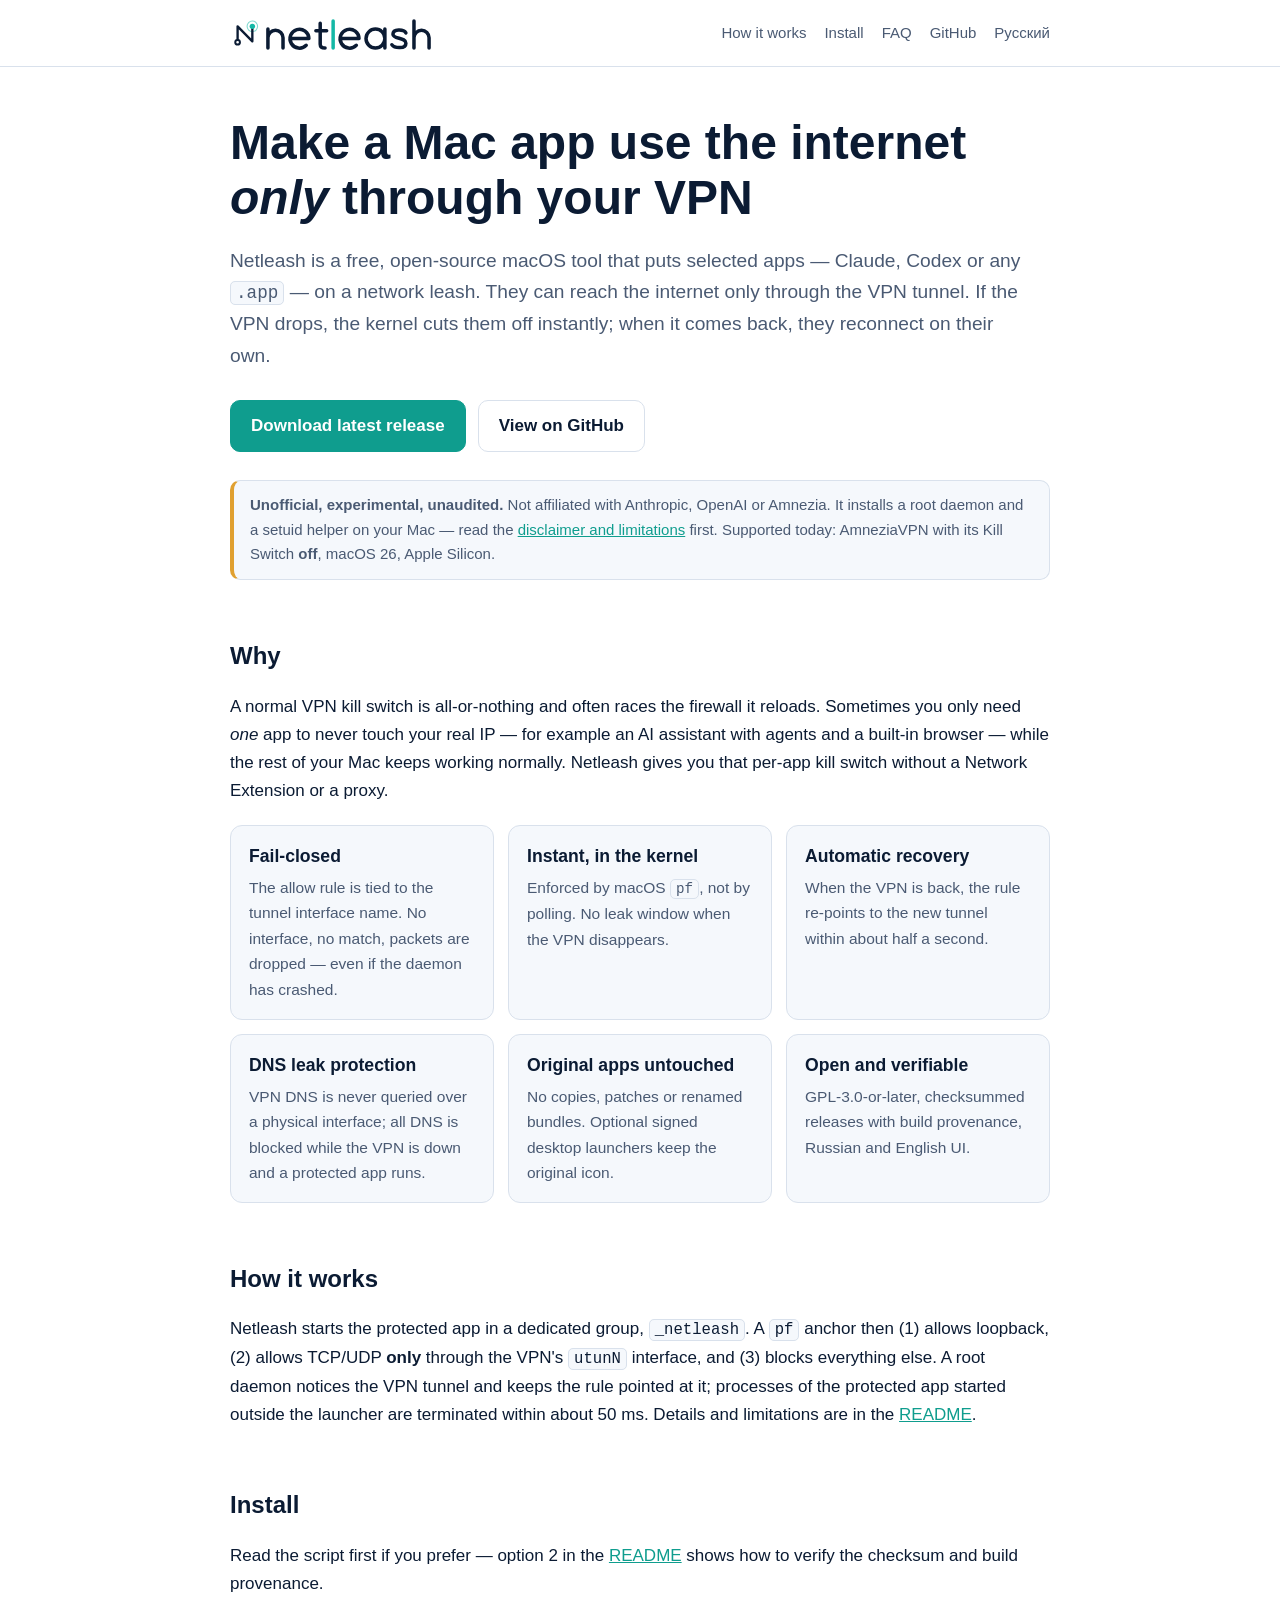
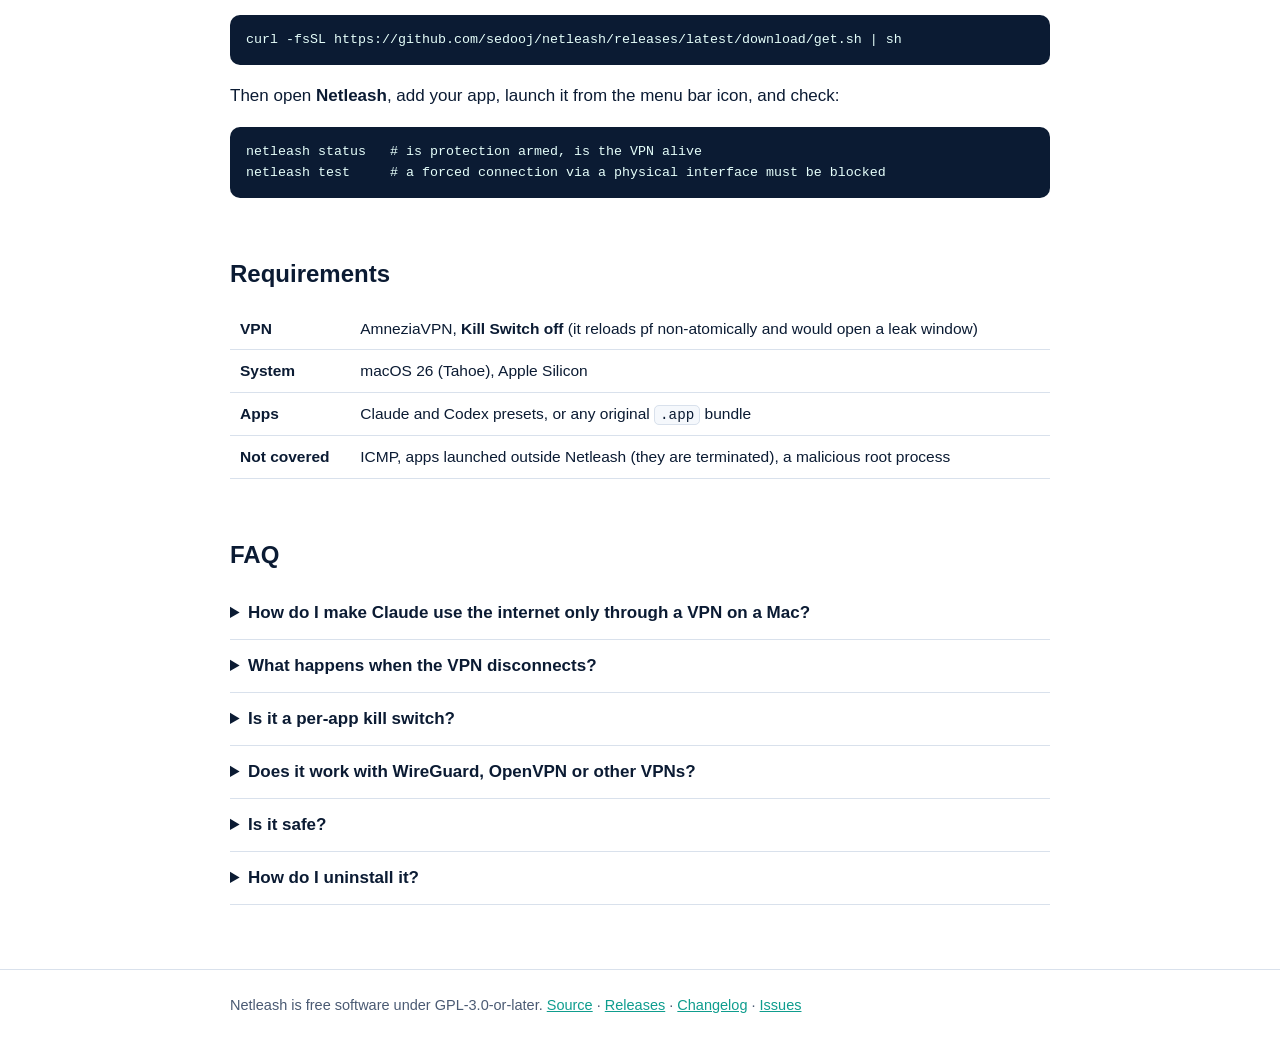
==== docs/index.html @ 1df9ae10 "Add GitHub Pages site (English and Russian) with SEO metadata" ====
<!doctype html>
<html lang="en">
<head>
<meta charset="utf-8">
<meta name="viewport" content="width=device-width,initial-scale=1">
<title>Netleash — make a Mac app use the network only through a VPN (kernel-level, fail-closed)</title>
<meta name="description" content="Netleash is a free open-source macOS tool that lets chosen apps, such as Claude or Codex, reach the internet only through your VPN. If the VPN drops, the app is cut off in the kernel (pf) instantly; when it returns, the network returns.">
<link rel="canonical" href="https://sedooj.github.io/netleash/">
<link rel="alternate" hreflang="en" href="https://sedooj.github.io/netleash/">
<link rel="alternate" hreflang="ru" href="https://sedooj.github.io/netleash/ru/">
<link rel="alternate" hreflang="x-default" href="https://sedooj.github.io/netleash/">
<link rel="icon" type="image/svg+xml" href="favicon.svg">
<meta property="og:type" content="website">
<meta property="og:title" content="Netleash — per-app VPN kill switch for macOS">
<meta property="og:description" content="Confine selected macOS apps to a VPN tunnel at the kernel level. Fail-closed, open source (GPL-3.0).">
<meta property="og:url" content="https://sedooj.github.io/netleash/">
<meta property="og:image" content="https://sedooj.github.io/netleash/og.png">
<meta name="twitter:card" content="summary_large_image">
<link rel="stylesheet" href="style.css">
<script type="application/ld+json">
{"@context":"https://schema.org","@type":"SoftwareApplication","name":"Netleash","applicationCategory":"SecurityApplication","operatingSystem":"macOS 26 (Apple Silicon)","softwareVersion":"0.3.0","license":"https://www.gnu.org/licenses/gpl-3.0.html","url":"https://sedooj.github.io/netleash/","downloadUrl":"https://github.com/sedooj/netleash/releases/latest","codeRepository":"https://github.com/sedooj/netleash","description":"Open-source macOS tool that confines selected applications' network access to a VPN tunnel using the pf firewall; fail-closed when the VPN drops.","offers":{"@type":"Offer","price":"0","priceCurrency":"USD"}}
</script>
<script type="application/ld+json">
{"@context":"https://schema.org","@type":"FAQPage","mainEntity":[
{"@type":"Question","name":"How do I make Claude (or any Mac app) use the internet only through a VPN?","acceptedAnswer":{"@type":"Answer","text":"Install Netleash, add the app in its window and launch it from Netleash. The app runs in a dedicated group and a pf firewall rule lets that group out only through the VPN's tunnel interface; everything else is blocked."}},
{"@type":"Question","name":"What happens when the VPN disconnects?","acceptedAnswer":{"@type":"Answer","text":"The protected app loses the network in the same instant, because the allow rule is bound to the tunnel interface name and stops matching when the interface disappears. When the VPN returns, the network returns automatically."}},
{"@type":"Question","name":"Is this a per-app kill switch for macOS?","acceptedAnswer":{"@type":"Answer","text":"Yes, for the apps you choose. Other apps are not affected and keep their normal connection."}},
{"@type":"Question","name":"Which VPNs are supported?","acceptedAnswer":{"@type":"Answer","text":"Currently AmneziaVPN with its own Kill Switch turned off, on macOS 26 (Apple Silicon). Other VPNs are not validated yet."}}]}
</script>
</head>
<body>
<header><div class="wrap">
  <a href="./" aria-label="Netleash"><img class="logo-light" src="logo.svg" alt="Netleash"><img class="logo-dark" src="logo-dark.svg" alt="Netleash"></a>
  <nav><a href="#how">How it works</a><a href="#install">Install</a><a href="#faq">FAQ</a><a href="https://github.com/sedooj/netleash">GitHub</a><a href="ru/" hreflang="ru" lang="ru">Русский</a></nav>
</div></header>
<main class="wrap">
<h1>Make a Mac app use the internet <em>only</em> through your VPN</h1>
<p class="lead">Netleash is a free, open-source macOS tool that puts selected apps — Claude, Codex or any <code>.app</code> — on a network leash. They can reach the internet only through the VPN tunnel. If the VPN drops, the kernel cuts them off instantly; when it comes back, they reconnect on their own.</p>
<div class="btns">
  <a class="btn primary" href="https://github.com/sedooj/netleash/releases/latest">Download latest release</a>
  <a class="btn" href="https://github.com/sedooj/netleash">View on GitHub</a>
</div>
<div class="note"><b>Unofficial, experimental, unaudited.</b> Not affiliated with Anthropic, OpenAI or Amnezia. It installs a root daemon and a setuid helper on your Mac — read the <a href="https://github.com/sedooj/netleash#disclaimer">disclaimer and limitations</a> first. Supported today: AmneziaVPN with its Kill Switch <b>off</b>, macOS 26, Apple Silicon.</div>

<h2>Why</h2>
<p>A normal VPN kill switch is all-or-nothing and often races the firewall it reloads. Sometimes you only need <em>one</em> app to never touch your real IP — for example an AI assistant with agents and a built-in browser — while the rest of your Mac keeps working normally. Netleash gives you that per-app kill switch without a Network Extension or a proxy.</p>
<div class="grid">
  <div class="card"><h3>Fail-closed</h3><p>The allow rule is tied to the tunnel interface name. No interface, no match, packets are dropped — even if the daemon has crashed.</p></div>
  <div class="card"><h3>Instant, in the kernel</h3><p>Enforced by macOS <code>pf</code>, not by polling. No leak window when the VPN disappears.</p></div>
  <div class="card"><h3>Automatic recovery</h3><p>When the VPN is back, the rule re-points to the new tunnel within about half a second.</p></div>
  <div class="card"><h3>DNS leak protection</h3><p>VPN DNS is never queried over a physical interface; all DNS is blocked while the VPN is down and a protected app runs.</p></div>
  <div class="card"><h3>Original apps untouched</h3><p>No copies, patches or renamed bundles. Optional signed desktop launchers keep the original icon.</p></div>
  <div class="card"><h3>Open and verifiable</h3><p>GPL-3.0-or-later, checksummed releases with build provenance, Russian and English UI.</p></div>
</div>

<h2 id="how">How it works</h2>
<p>Netleash starts the protected app in a dedicated group, <code>_netleash</code>. A <code>pf</code> anchor then (1) allows loopback, (2) allows TCP/UDP <b>only</b> through the VPN's <code>utunN</code> interface, and (3) blocks everything else. A root daemon notices the VPN tunnel and keeps the rule pointed at it; processes of the protected app started outside the launcher are terminated within about 50&nbsp;ms. Details and limitations are in the <a href="https://github.com/sedooj/netleash#how-it-works">README</a>.</p>

<h2 id="install">Install</h2>
<p>Read the script first if you prefer — option 2 in the <a href="https://github.com/sedooj/netleash#install">README</a> shows how to verify the checksum and build provenance.</p>
<pre><code>curl -fsSL https://github.com/sedooj/netleash/releases/latest/download/get.sh | sh</code></pre>
<p>Then open <b>Netleash</b>, add your app, launch it from the menu bar icon, and check:</p>
<pre><code>netleash status   # is protection armed, is the VPN alive
netleash test     # a forced connection via a physical interface must be blocked</code></pre>

<h2>Requirements</h2>
<table>
<tr><th>VPN</th><td>AmneziaVPN, <b>Kill Switch off</b> (it reloads pf non-atomically and would open a leak window)</td></tr>
<tr><th>System</th><td>macOS 26 (Tahoe), Apple Silicon</td></tr>
<tr><th>Apps</th><td>Claude and Codex presets, or any original <code>.app</code> bundle</td></tr>
<tr><th>Not covered</th><td>ICMP, apps launched outside Netleash (they are terminated), a malicious root process</td></tr>
</table>

<h2 id="faq">FAQ</h2>
<details><summary>How do I make Claude use the internet only through a VPN on a Mac?</summary><p>Install Netleash, add Claude in its window and open Claude from Netleash. Claude and everything it launches then run in the protected group and can only use the VPN tunnel.</p></details>
<details><summary>What happens when the VPN disconnects?</summary><p>The app loses the network at once. When the VPN is back, connections work again without restarting the app; a response interrupted mid-stream has to be resent.</p></details>
<details><summary>Is it a per-app kill switch?</summary><p>Yes, for the apps you choose. Everything else keeps its normal connection.</p></details>
<details><summary>Does it work with WireGuard, OpenVPN or other VPNs?</summary><p>Not yet validated. Today only AmneziaVPN is supported; see the <a href="https://github.com/sedooj/netleash/issues">issue tracker</a> to ask for others.</p></details>
<details><summary>Is it safe?</summary><p>It is experimental and unaudited, and it installs privileged components. The code is small and public; read it, verify releases, and keep the <code>netleash panic</code> rollback in mind.</p></details>
<details><summary>How do I uninstall it?</summary><p><code>sudo /usr/local/libexec/netleash/uninstall.sh</code></p></details>
</main>
<footer><div class="wrap">Netleash is free software under GPL-3.0-or-later. <a href="https://github.com/sedooj/netleash">Source</a> · <a href="https://github.com/sedooj/netleash/releases">Releases</a> · <a href="https://github.com/sedooj/netleash/blob/main/CHANGELOG.md">Changelog</a> · <a href="https://github.com/sedooj/netleash/issues">Issues</a></div></footer>
</body>
</html>
---- docs/style.css ----
:root{--bg:#fff;--fg:#0b1b33;--muted:#4a5a73;--line:#d9e1ec;--card:#f5f8fc;--accent:#0f9d8e;--accent-fg:#fff;--code:#0b1b33;--code-fg:#e6fffb}
@media(prefers-color-scheme:dark){:root{--bg:#0b1b33;--fg:#eaf2fb;--muted:#9fb2cc;--line:#1f3556;--card:#102545;--accent:#5eead4;--accent-fg:#0b1b33;--code:#06122a;--code-fg:#c9fff6}}
*{box-sizing:border-box}html{scroll-behavior:smooth}
body{margin:0;background:var(--bg);color:var(--fg);font:17px/1.65 -apple-system,BlinkMacSystemFont,"Segoe UI",Roboto,sans-serif}
.wrap{max-width:860px;margin:0 auto;padding:0 20px}
header{border-bottom:1px solid var(--line)}
header .wrap{display:flex;align-items:center;justify-content:space-between;gap:16px;padding-top:14px;padding-bottom:14px;flex-wrap:wrap}
header img{height:38px;display:block}
nav{display:flex;gap:18px;font-size:15px;flex-wrap:wrap}
nav a{color:var(--muted);text-decoration:none}nav a:hover{color:var(--fg)}
.logo-dark{display:none}
@media(prefers-color-scheme:dark){.logo-light{display:none}.logo-dark{display:block}}
h1{font-size:clamp(2rem,5vw,3rem);line-height:1.15;margin:48px 0 16px}
h2{font-size:1.5rem;margin:56px 0 12px}h3{font-size:1.1rem;margin:28px 0 6px}
.lead{font-size:1.2rem;color:var(--muted);max-width:42em}
.btns{display:flex;gap:12px;flex-wrap:wrap;margin:28px 0}
.btn{display:inline-block;padding:11px 20px;border-radius:10px;border:1px solid var(--line);color:var(--fg);text-decoration:none;font-weight:600}
.btn.primary{background:var(--accent);border-color:var(--accent);color:var(--accent-fg)}
.btn:hover{filter:brightness(1.07)}
.note{background:var(--card);border:1px solid var(--line);border-left:4px solid #e0a030;border-radius:10px;padding:12px 16px;font-size:15px;color:var(--muted);margin:24px 0}
.grid{display:grid;grid-template-columns:repeat(auto-fit,minmax(240px,1fr));gap:14px;margin:20px 0}
.card{background:var(--card);border:1px solid var(--line);border-radius:12px;padding:16px 18px}
.card h3{margin:0 0 4px}.card p{margin:0;color:var(--muted);font-size:15.5px}
pre{background:var(--code);color:var(--code-fg);border-radius:10px;padding:14px 16px;overflow-x:auto;font-size:14.5px;line-height:1.5}
code{font-family:ui-monospace,SFMono-Regular,Menlo,monospace;font-size:.92em}
p code,li code,td code{background:var(--card);border:1px solid var(--line);border-radius:5px;padding:1px 5px}
table{border-collapse:collapse;width:100%;font-size:15.5px;margin:14px 0}th,td{border-bottom:1px solid var(--line);padding:8px 10px;text-align:left;vertical-align:top}
a{color:var(--accent)}
details{border-bottom:1px solid var(--line);padding:12px 0}summary{cursor:pointer;font-weight:600}details p{color:var(--muted);margin:8px 0 0}
footer{border-top:1px solid var(--line);margin-top:64px;padding:24px 0 48px;color:var(--muted);font-size:14.5px}
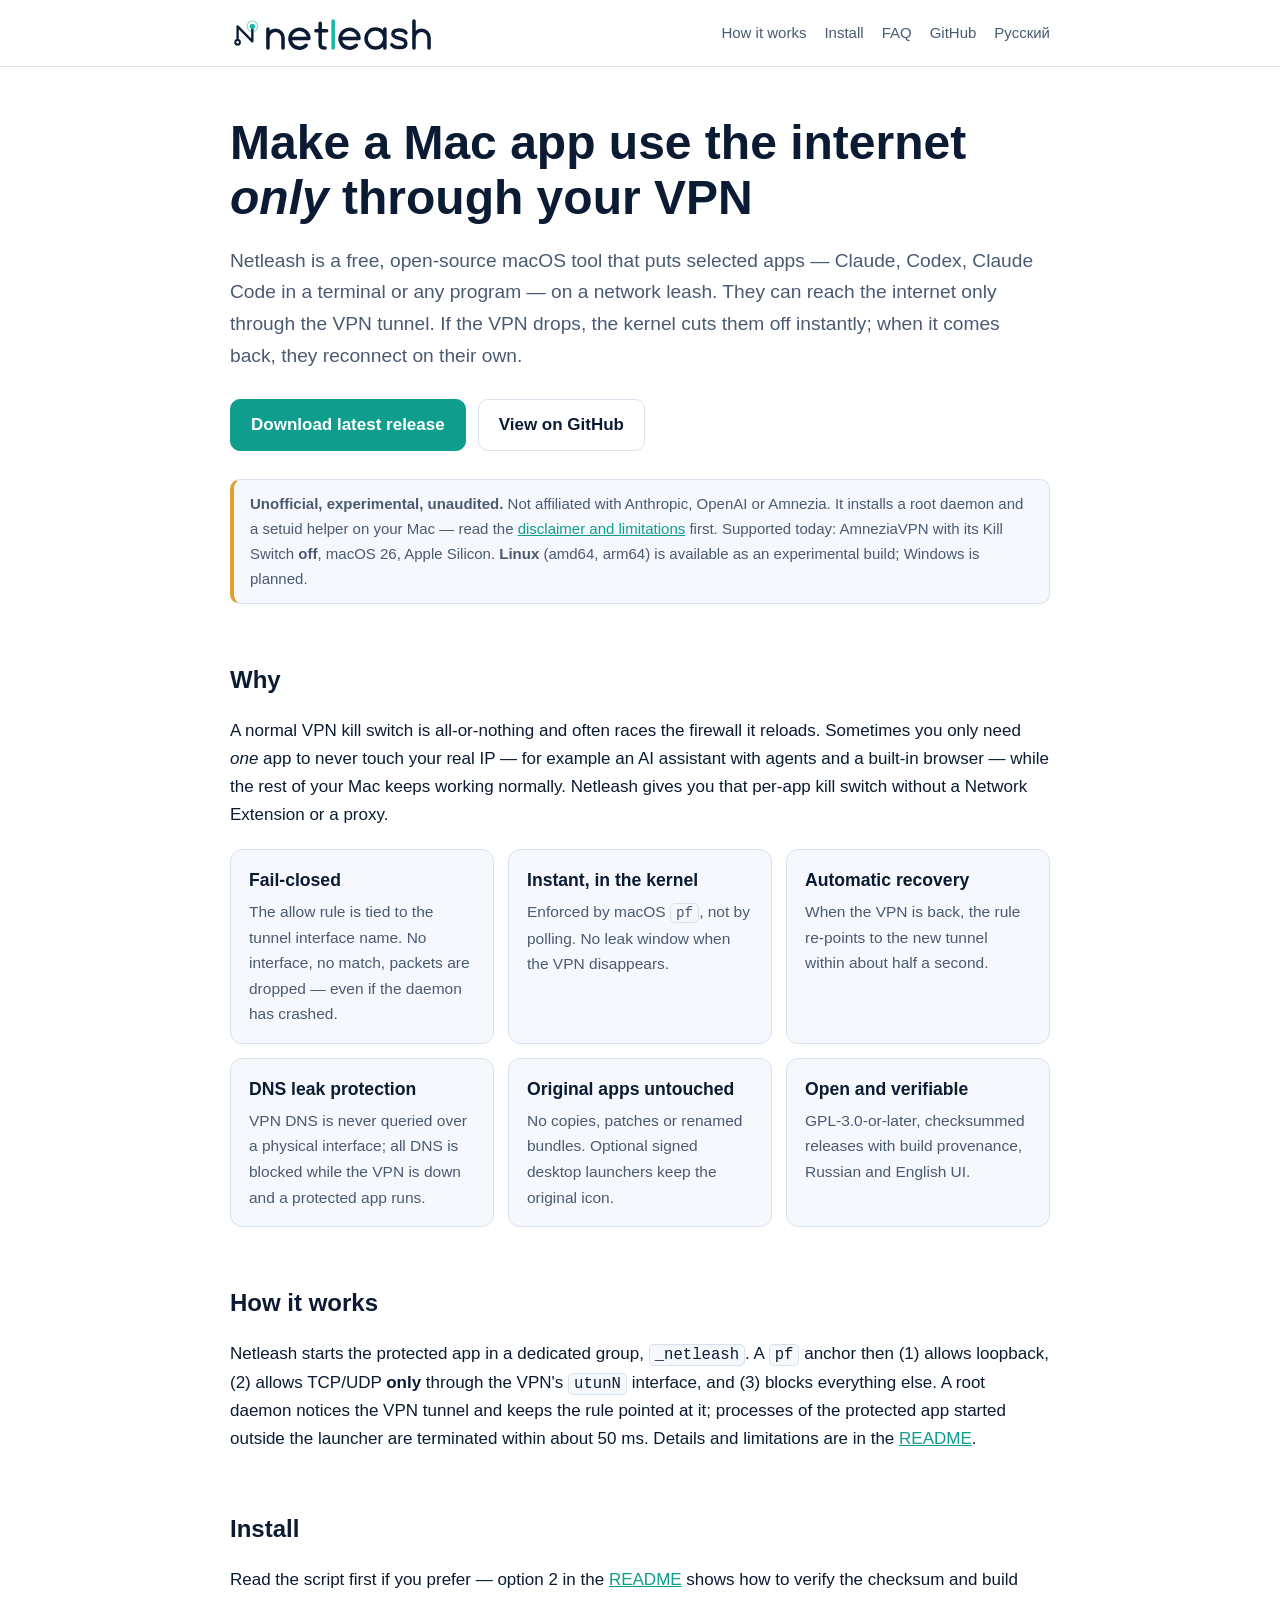
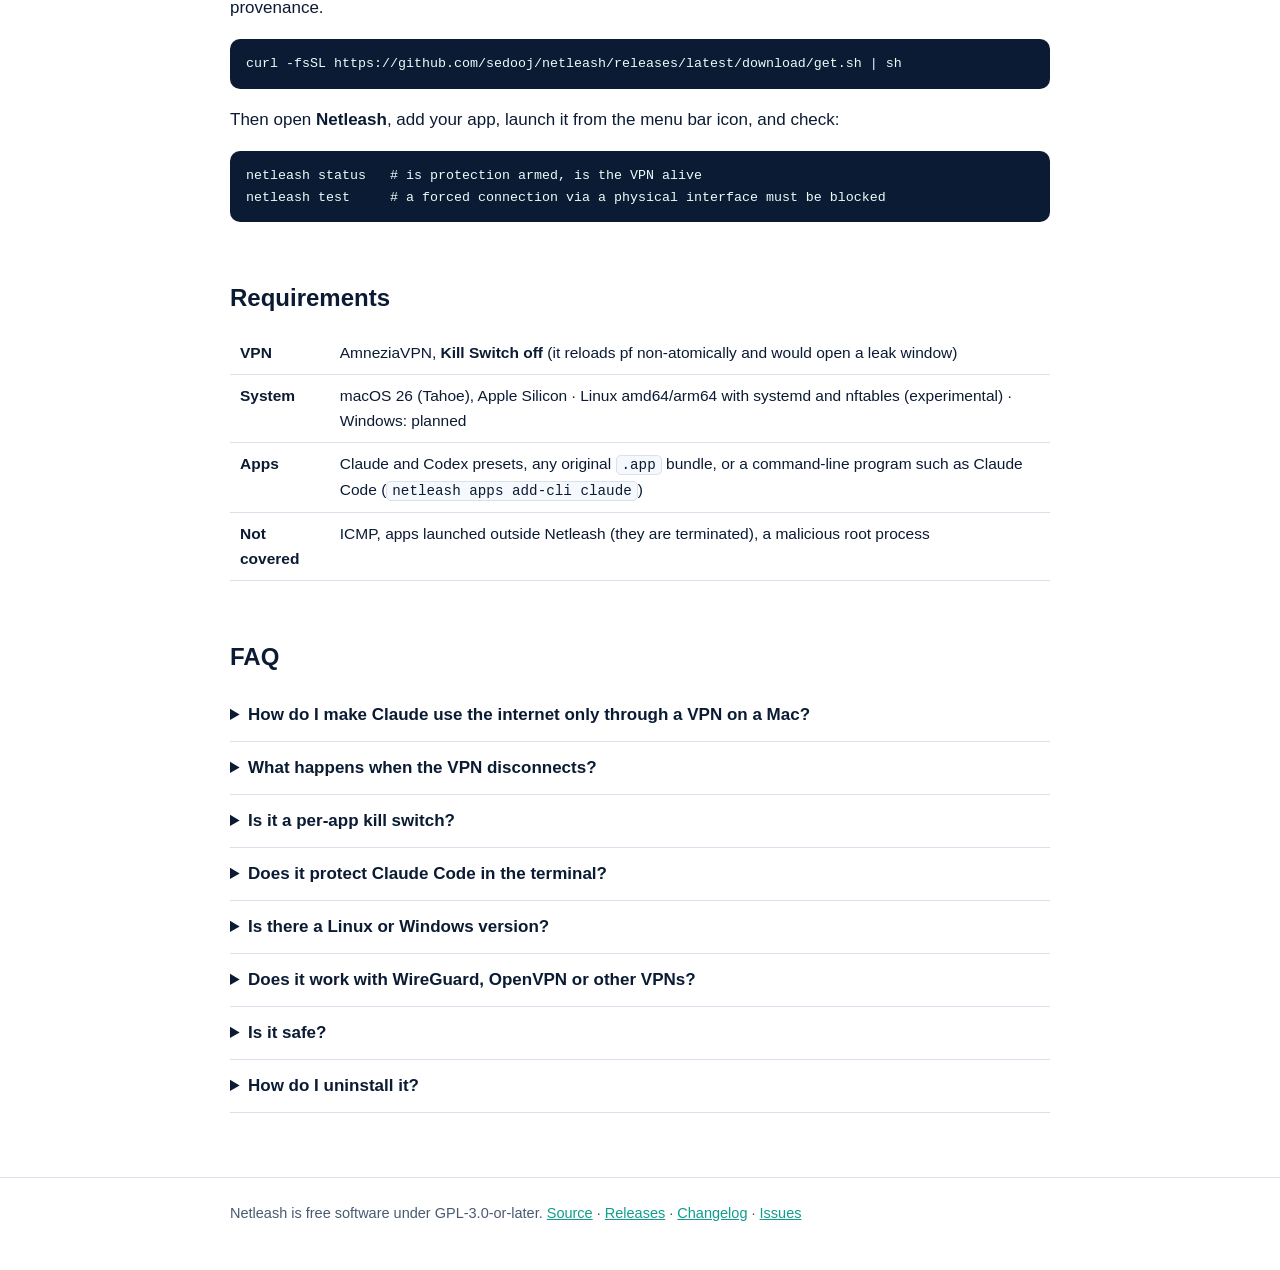
==== commit 3bfe8ecd: "Linux support (experimental) and command-line program profiles (0.4.0)" ====
--- a/docs/index.html
+++ b/docs/index.html
@@ -18,7 +18,7 @@
 <meta name="twitter:card" content="summary_large_image">
 <link rel="stylesheet" href="style.css">
 <script type="application/ld+json">
-{"@context":"https://schema.org","@type":"SoftwareApplication","name":"Netleash","applicationCategory":"SecurityApplication","operatingSystem":"macOS 26 (Apple Silicon)","softwareVersion":"0.3.0","license":"https://www.gnu.org/licenses/gpl-3.0.html","url":"https://sedooj.github.io/netleash/","downloadUrl":"https://github.com/sedooj/netleash/releases/latest","codeRepository":"https://github.com/sedooj/netleash","description":"Open-source macOS tool that confines selected applications' network access to a VPN tunnel using the pf firewall; fail-closed when the VPN drops.","offers":{"@type":"Offer","price":"0","priceCurrency":"USD"}}
+{"@context":"https://schema.org","@type":"SoftwareApplication","name":"Netleash","applicationCategory":"SecurityApplication","operatingSystem":["macOS 26 (Apple Silicon)","Linux (experimental)"],"softwareVersion":"0.4.0","license":"https://www.gnu.org/licenses/gpl-3.0.html","url":"https://sedooj.github.io/netleash/","downloadUrl":"https://github.com/sedooj/netleash/releases/latest","codeRepository":"https://github.com/sedooj/netleash","description":"Open-source macOS tool that confines selected applications' network access to a VPN tunnel using the pf firewall; fail-closed when the VPN drops.","offers":{"@type":"Offer","price":"0","priceCurrency":"USD"}}
 </script>
 <script type="application/ld+json">
 {"@context":"https://schema.org","@type":"FAQPage","mainEntity":[
@@ -35,12 +35,12 @@
 </div></header>
 <main class="wrap">
 <h1>Make a Mac app use the internet <em>only</em> through your VPN</h1>
-<p class="lead">Netleash is a free, open-source macOS tool that puts selected apps — Claude, Codex or any <code>.app</code> — on a network leash. They can reach the internet only through the VPN tunnel. If the VPN drops, the kernel cuts them off instantly; when it comes back, they reconnect on their own.</p>
+<p class="lead">Netleash is a free, open-source macOS tool that puts selected apps — Claude, Codex, Claude Code in a terminal or any program — on a network leash. They can reach the internet only through the VPN tunnel. If the VPN drops, the kernel cuts them off instantly; when it comes back, they reconnect on their own.</p>
 <div class="btns">
   <a class="btn primary" href="https://github.com/sedooj/netleash/releases/latest">Download latest release</a>
   <a class="btn" href="https://github.com/sedooj/netleash">View on GitHub</a>
 </div>
-<div class="note"><b>Unofficial, experimental, unaudited.</b> Not affiliated with Anthropic, OpenAI or Amnezia. It installs a root daemon and a setuid helper on your Mac — read the <a href="https://github.com/sedooj/netleash#disclaimer">disclaimer and limitations</a> first. Supported today: AmneziaVPN with its Kill Switch <b>off</b>, macOS 26, Apple Silicon.</div>
+<div class="note"><b>Unofficial, experimental, unaudited.</b> Not affiliated with Anthropic, OpenAI or Amnezia. It installs a root daemon and a setuid helper on your Mac — read the <a href="https://github.com/sedooj/netleash#disclaimer">disclaimer and limitations</a> first. Supported today: AmneziaVPN with its Kill Switch <b>off</b>, macOS 26, Apple Silicon. <b>Linux</b> (amd64, arm64) is available as an experimental build; Windows is planned.</div>
 
 <h2>Why</h2>
 <p>A normal VPN kill switch is all-or-nothing and often races the firewall it reloads. Sometimes you only need <em>one</em> app to never touch your real IP — for example an AI assistant with agents and a built-in browser — while the rest of your Mac keeps working normally. Netleash gives you that per-app kill switch without a Network Extension or a proxy.</p>
@@ -66,8 +66,8 @@
 <h2>Requirements</h2>
 <table>
 <tr><th>VPN</th><td>AmneziaVPN, <b>Kill Switch off</b> (it reloads pf non-atomically and would open a leak window)</td></tr>
-<tr><th>System</th><td>macOS 26 (Tahoe), Apple Silicon</td></tr>
-<tr><th>Apps</th><td>Claude and Codex presets, or any original <code>.app</code> bundle</td></tr>
+<tr><th>System</th><td>macOS 26 (Tahoe), Apple Silicon · Linux amd64/arm64 with systemd and nftables (experimental) · Windows: planned</td></tr>
+<tr><th>Apps</th><td>Claude and Codex presets, any original <code>.app</code> bundle, or a command-line program such as Claude Code (<code>netleash apps add-cli claude</code>)</td></tr>
 <tr><th>Not covered</th><td>ICMP, apps launched outside Netleash (they are terminated), a malicious root process</td></tr>
 </table>
 
@@ -75,6 +75,8 @@
 <details><summary>How do I make Claude use the internet only through a VPN on a Mac?</summary><p>Install Netleash, add Claude in its window and open Claude from Netleash. Claude and everything it launches then run in the protected group and can only use the VPN tunnel.</p></details>
 <details><summary>What happens when the VPN disconnects?</summary><p>The app loses the network at once. When the VPN is back, connections work again without restarting the app; a response interrupted mid-stream has to be resent.</p></details>
 <details><summary>Is it a per-app kill switch?</summary><p>Yes, for the apps you choose. Everything else keeps its normal connection.</p></details>
+<details><summary>Does it protect Claude Code in the terminal?</summary><p>Yes: <code>netleash apps add-cli claude</code>, then start it with <code>netleash run claude</code> or in <code>netleash shell</code>. A <code>claude</code> started any other way is terminated.</p></details>
+<details><summary>Is there a Linux or Windows version?</summary><p>Linux (amd64 and arm64) is available and experimental: it uses nftables and a systemd service. Windows is planned and needs a separate filtering driver.</p></details>
 <details><summary>Does it work with WireGuard, OpenVPN or other VPNs?</summary><p>Not yet validated. Today only AmneziaVPN is supported; see the <a href="https://github.com/sedooj/netleash/issues">issue tracker</a> to ask for others.</p></details>
 <details><summary>Is it safe?</summary><p>It is experimental and unaudited, and it installs privileged components. The code is small and public; read it, verify releases, and keep the <code>netleash panic</code> rollback in mind.</p></details>
 <details><summary>How do I uninstall it?</summary><p><code>sudo /usr/local/libexec/netleash/uninstall.sh</code></p></details>
